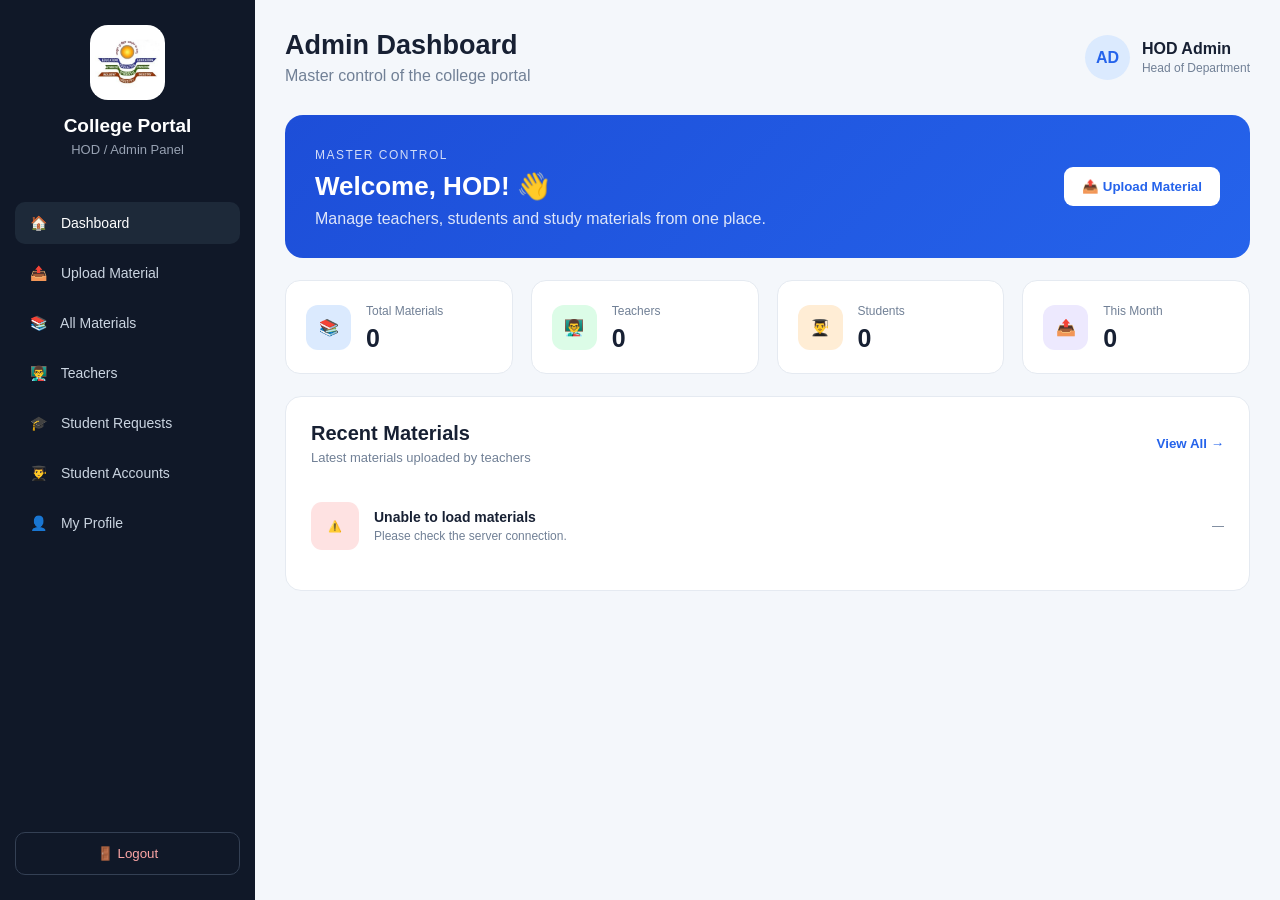
==== frontend/admin/admin-dashboard.html @ d7bf62ee "Initial college portal project" ====
<!DOCTYPE html>
<html lang="en">

<head>
    <meta charset="UTF-8">
    <meta name="viewport" content="width=device-width, initial-scale=1.0">

    <title>Admin Dashboard | College Portal</title>

    <link rel="stylesheet" href="admin-dashboard.css">
</head>

<body>

    <!-- Mobile Menu -->

    <button class="mobile-menu-btn" id="mobileMenuBtn">
        ☰
    </button>


    <!-- ================= SIDEBAR ================= -->

    <aside class="sidebar" id="sidebar">

        <div class="sidebar-top">

            <div class="college-logo">
                <img
                    src="../../assets/college-logo.jpeg"
                    alt="College Logo"
                >
            </div>

            <h2>College Portal</h2>

            <p>HOD / Admin Panel</p>

        </div>


        <nav class="sidebar-nav">

            <button
                class="nav-item active"
                data-section="dashboard"
            >
                <span>🏠</span>
                Dashboard
            </button>


            <button
                class="nav-item"
                data-section="upload"
            >
                <span>📤</span>
                Upload Material
            </button>


            <button
                class="nav-item"
                data-section="materials"
            >
                <span>📚</span>
                All Materials
            </button>


            <button
                class="nav-item"
                data-section="teachers"
            >
                <span>👨‍🏫</span>
                Teachers
            </button>
            <button
    class="nav-item"
    data-section="studentRequests"
>
    <span>🎓</span>
    Student Requests
</button>
<button
    class="nav-item"
    data-section="studentAccounts"
>
    <span>👨‍🎓</span>
    Student Accounts
</button>


            <button
                class="nav-item"
                data-section="profile"
            >
                <span>👤</span>
                My Profile
            </button>

        </nav>


        <div class="sidebar-bottom">

            <button
                class="logout-btn"
                id="logoutBtn"
            >
                🚪 Logout
            </button>

        </div>

    </aside>


    <!-- ================= MAIN CONTENT ================= -->

    <main class="main-content">


        <!-- HEADER -->

        <header class="top-header">

            <div>

                <h1 id="pageTitle">
                    Admin Dashboard
                </h1>

                <p id="pageSubtitle">
                    Master control of the college portal
                </p>

            </div>


            <div class="admin-header-profile">

                <div class="admin-avatar">
                    AD
                </div>

                <div>

                    <strong>
                        HOD Admin
                    </strong>

                    <span>
                        Head of Department
                    </span>

                </div>

            </div>

        </header>


        <!-- ================= DASHBOARD ================= -->

        <section
            class="content-section active"
            id="dashboard"
        >

            <div class="welcome-card">

                <div>

                    <span class="welcome-label">
                        MASTER CONTROL
                    </span>

                    <h2>
                        Welcome, HOD! 👋
                    </h2>

                    <p>
                        Manage teachers, students and
                        study materials from one place.
                    </p>

                </div>


                <button
                    class="primary-btn"
                    id="goUploadBtn"
                >
                    📤 Upload Material
                </button>

            </div>


            <!-- STATISTICS -->

            <div class="stats-grid">

                <div class="stat-card">

                    <div class="stat-icon blue">
                        📚
                    </div>

                    <div>

                        <span>
                            Total Materials
                        </span>

                        
                            <strong id="totalMaterialsCount">0</strong>
                        

                    </div>

                </div>


                <div class="stat-card">

                    <div class="stat-icon green">
                        👨‍🏫
                    </div>

                    <div>

                        <span>
                            Teachers
                        </span>

                       <strong id="totalTeachersCount">0</strong>

                    </div>

                </div>


                <div class="stat-card">

                    <div class="stat-icon orange">
                        👨‍🎓
                    </div>

                    <div>

                        <span>
                            Students
                        </span>

                        <strong id="totalStudentsCount">0</strong>

                    </div>

                </div>


                <div class="stat-card">

                    <div class="stat-icon purple">
                        📤
                    </div>

                    <div>

                        <span>
                            This Month
                        </span>

                        <strong id="thisMonthMaterialsCount">0</strong>

                    </div>

                </div>

            </div>


            <!-- RECENT MATERIALS -->

            <div class="section-card">

                <div class="section-heading">

                    <div>

                        <h3>
                            Recent Materials
                        </h3>

                        <p>
                            Latest materials uploaded
                            by teachers
                        </p>

                    </div>


                    <button
                        class="text-btn"
                        id="viewAllBtn"
                    >
                        View All →
                    </button>

                </div>


                <div class="material-list">


                   <div class="material-list" id="recentMaterialsList">

    <div class="material-row">

        <div class="file-icon pdf">
            PDF
        </div>

        <div class="material-info">

            <strong>
                Loading materials...
            </strong>

            <span>
                Please wait...
            </span>

        </div>

        <span class="upload-date">
            —
        </span>

    </div>

</div>

                </div>

            </div>

        </section>


        <!-- ================= UPLOAD ================= -->

        <section
            class="content-section"
            id="upload"
        >

            <div class="section-card">

                <div class="section-heading">

                    <div>

                        <h2>
                            Upload Study Material
                        </h2>

                        <p>
                            Admin can upload materials
                            for students.
                        </p>

                    </div>

                </div>


                <form id="uploadForm">

                    <div class="form-grid">


                        <div class="form-group">

                            <label>
                                Material Title
                            </label>

                            <input
                                type="text"
                                id="materialTitle"
                                placeholder="Example: Computer Networks Unit 1"
                                required
                            >

                        </div>


                   <div class="form-group">

                                <label>
                                    Subject
                                </label>

                                <input
                                    type="text"
                                    id="subjectSearch"
                                    placeholder="Search subject..."
                                    autocomplete="off"
                                    required
                                >

                                <input
                                    type="hidden"
                                    id="subject"
                                    value=""
                                >

                                <div
                                    id="subjectSuggestions"
                                    class="subject-suggestions"
                                ></div>

                            </div>

                        <div class="form-group">

                            <label>
                                Material Type
                            </label>

                            <select
                                id="materialType"
                                required
                            >

                                <option value="">
                                    Select Type
                                </option>

                                <option>
                                    Notes
                                </option>

                                <option>
                                    Assignment
                                </option>

                                <option>
                                    Question Paper
                                </option>

                                <option>
                                    Presentation
                                </option>

                                <option>
                                    Study Material
                                </option>

                                <option>
                                    Other
                                </option>

                            </select>

                        </div>


                        <div class="form-group">

                            <label>
                                Semester
                            </label>

                            <select
                                id="semester"
                                required
                            >

                                <option value="">
                                    Select Semester
                                </option>

                                <option>
                                    1st Semester
                                </option>

                                <option>
                                    2nd Semester
                                </option>

                                <option>
                                    3rd Semester
                                </option>

                                <option>
                                    4th Semester
                                </option>

                                <option>
                                    5th Semester
                                </option>

                                <option>
                                    6th Semester
                                </option>

                                <option>
                                    7th Semester
                                </option>

                                <option>
                                    8th Semester
                                </option>

                            </select>

                        </div>

                    </div>


                    <div class="form-group">

                        <label>
                            Description
                        </label>

                        <textarea
                            id="description"
                            rows="4"
                            placeholder="Write a short description..."
                        ></textarea>

                    </div>


                    <!-- FILE -->

                    <div class="form-group">

                        <label>
                            Select File
                        </label>


                        <div
                            class="upload-box"
                            id="uploadBox"
                        >

                            <div class="upload-icon">
                                📁
                            </div>

                            <h3>
                                Drag & Drop your file here
                            </h3>

                            <p>
                                or click to browse
                            </p>

                            <span>
                                PDF, DOC, DOCX, XLS, XLSX,
                                PPT, PPTX, JPG, PNG, TXT
                            </span>


                            <input
                                type="file"
                                id="fileInput"
                                hidden
                                accept=".pdf,.doc,.docx,.xls,.xlsx,.ppt,.pptx,.jpg,.jpeg,.png,.txt"
                            >

                        </div>


                        <div
                            class="selected-file"
                            id="selectedFile"
                        ></div>

                    </div>


                    <div class="upload-actions">

                        <button
                            type="reset"
                            class="secondary-btn"
                        >
                            Clear
                        </button>


                        <button
                            type="submit"
                            class="primary-btn"
                        >
                            📤 Upload Material
                        </button>

                    </div>

                </form>

            </div>

        </section>


        <!-- ================= ALL MATERIALS ================= -->

        <section
            class="content-section"
            id="materials"
        >

            <div class="section-card">

                <div class="section-heading">

                    <div>

                        <h2>
                            All Materials
                        </h2>

                        <p>
                            Materials uploaded by
                            teachers and admin
                        </p>

                    </div>

                </div>


                <!-- SEARCH -->

                <div class="search-container">

                    <span>
                        🔍
                    </span>

                    <input
                        type="text"
                        id="materialSearch"
                        placeholder="Search material, subject or teacher..."
                    >

                </div>


                <div class="table-container">

                    <table>

                        <thead>

                            <tr>

                                <th>
                                    Material
                                </th>

                                <th>
                                    Subject
                                </th>

                                <th>
                                    Uploaded By
                                </th>

                                <th>
                                    Type
                                </th>

                                <th>
                                    Date
                                </th>

                                <th>
                                    Actions
                                </th>

                            </tr>

                        </thead>


                      <tbody id="materialsTableBody">

    <tr>
        <td
            colspan="6"
            style="text-align: center;"
        >
            Loading materials...
        </td>
    </tr>

</tbody>

                    </table>

                </div>

            </div>

        </section>


    
<!-- ================= TEACHER MANAGEMENT ================= -->

<section
    class="content-section"
    id="teachers"
>

    <!-- TEACHER MANAGEMENT HEADER -->

    <div class="section-card">

        <div class="section-heading">

            <div>

                <h2>
                    Teacher Management
                </h2>

                <p>
                    Create and manage teacher accounts
                    for the college portal.
                </p>

            </div>


            <button
                class="primary-btn"
                id="showCreateTeacherBtn"
                type="button"
            >
                👨‍🏫 Create Teacher Account
            </button>

        </div>


        <!-- CREATE TEACHER FORM -->

        <div
            id="createTeacherFormContainer"
            class="teacher-form-container"
        >

            <div class="teacher-form-header">

                <div>

                    <h3>
                        Create New Teacher Account
                    </h3>

                    <p>
                        Enter the teacher's details
                        to create their portal account.
                    </p>

                </div>

            </div>


            <form id="createTeacherForm">


                <!-- BASIC DETAILS -->

                <div class="form-grid">


                    <div class="form-group">

                        <label for="teacherId">
                            Teacher ID
                        </label>

                        <input
                            type="text"
                            id="teacherId"
                            placeholder="Example: TCH002"
                            required
                        >

                    </div>


                    <div class="form-group">

                        <label for="teacherName">
                            Full Name
                        </label>

                        <input
                            type="text"
                            id="teacherName"
                            placeholder="Example: Dr. Priya Sharma"
                            required
                        >

                    </div>


                    <div class="form-group">

                        <label for="teacherEmail">
                            Email
                        </label>

                        <input
                            type="email"
                            id="teacherEmail"
                            placeholder="teacher@college.edu"
                            required
                        >

                    </div>


                    <div class="form-group">

                        <label for="teacherDepartment">
                            Department
                        </label>

                        <select
                            id="teacherDepartment"
                            required
                        >

                            <option value="">
                                Select Department
                            </option>

                            <option>
                                Computer Science & Engineering
                            </option>

                            <option>
                                Electronics & Communication Engineering
                            </option>

                            <option>
                                Electrical & Electronics Engineering
                            </option>

                            <option>
                                Mechanical Engineering
                            </option>

                            <option>
                                Civil Engineering
                            </option>

                            <option>
                                Information Technology
                            </option>

                        </select>

                    </div>


                    <div class="form-group">

                        <label for="teacherSubject">
                            Subject
                        </label>

                        <input
                            type="text"
                            id="teacherSubject"
                            placeholder="Example: Data Structures"
                            required
                        >

                    </div>


                    <div class="form-group">

                        <label for="teacherDesignation">
                            Designation
                        </label>

                        <select
                            id="teacherDesignation"
                            required
                        >

                            <option value="">
                                Select Designation
                            </option>

                            <option>
                                Assistant Professor
                            </option>

                            <option>
                                Associate Professor
                            </option>

                            <option>
                                Professor
                            </option>

                            <option>
                                Lecturer
                            </option>

                        </select>

                    </div>


                    <!-- PASSWORD -->

                    <div class="form-group">

                        <label for="teacherPassword">
                            Password
                        </label>

                        <input
                            type="password"
                            id="teacherPassword"
                            placeholder="Create login password"
                            required
                        >

                    </div>


                    <div class="form-group">

                        <label for="teacherConfirmPassword">
                            Confirm Password
                        </label>

                        <input
                            type="password"
                            id="teacherConfirmPassword"
                            placeholder="Confirm password"
                            required
                        >

                    </div>

                </div>


                <!-- PROFILE PHOTO -->

                <div class="form-group">

                    <label>
                        Profile Photo
                    </label>


                    <div
                        class="teacher-photo-upload"
                        id="teacherPhotoUpload"
                    >

                        <div class="teacher-photo-icon">
                            📷
                        </div>

                        <h3>
                            Upload Teacher Photo
                        </h3>

                        <p>
                            Click to choose a profile photo
                        </p>

                        <span>
                            JPG, JPEG or PNG
                        </span>


                        <input
                            type="file"
                            id="teacherPhoto"
                            accept=".jpg,.jpeg,.png"
                            hidden
                        >

                    </div>


                    <div
                        class="teacher-photo-name"
                        id="teacherPhotoName"
                    ></div>

                </div>


                <!-- FORM ACTIONS -->

                <div class="upload-actions">

                    <button
                        type="reset"
                        class="secondary-btn"
                        id="cancelTeacherBtn"
                    >
                        Cancel
                    </button>


                    <button
                        type="submit"
                        class="primary-btn"
                    >
                        ✅ Create Teacher Account
                    </button>

                </div>


                <p
                    id="teacherFormMessage"
                    class="teacher-form-message"
                ></p>


            </form>

        </div>

    </div>


    <!-- REGISTERED TEACHERS -->

    <div class="section-card">

        <div class="section-heading">

            <div>

                <h2>
                    Registered Teachers
                </h2>

                <p>
                    Teachers currently registered
                    in the college portal.
                </p>

            </div>

        </div>


<div class="teacher-grid" id="teacherGrid">

    <div class="teacher-card">

        <div class="teacher-card-avatar">
            👨‍🏫
        </div>

        <h3>
            Loading teachers...
        </h3>

        <p>
            Please wait
        </p>

        <span>
            Loading registered teachers...
        </span>

    </div>

</div>
    </div>

</section>
<!-- ================= STUDENT ACCESS REQUESTS ================= -->

<section
    class="content-section"
    id="studentRequests"
>

    <div class="section-card">

        <div class="section-heading">

            <div>

                <h2>
                    Student Access Requests
                </h2>

                <p>
                    Review and approve students
                    requesting portal access.
                </p>

            </div>

            <div class="request-count-box">

                <span>
                    Pending Requests
                </span>

                <strong id="pendingStudentCount">
                    0
                </strong>

            </div>

        </div>


        <!-- ACTION BUTTONS -->

        <div class="request-actions">

            <button
                class="primary-btn"
                id="approveAllStudentsBtn"
                type="button"
            >
                ✅ Approve All Pending
            </button>

            <button
                class="secondary-btn"
                id="refreshStudentRequestsBtn"
                type="button"
            >
                🔄 Refresh
            </button>

        </div>


        <!-- REQUEST TABLE -->

        <div class="table-container">

            <table>

                <thead>

                    <tr>

                        <th>
                            Student
                        </th>

                        <th>
                            Registration ID
                        </th>

                        <th>
                            Email
                        </th>

                        <th>
                            Department
                        </th>

                        <th>
                            Semester
                        </th>

                        <th>
                            Action
                        </th>

                    </tr>

                </thead>


                <tbody id="studentRequestsTableBody">

                    <tr>

                        <td
                            colspan="6"
                            style="text-align: center;"
                        >
                            Loading student requests...
                        </td>

                    </tr>

                </tbody>

            </table>

        </div>

    </div>

</section>
<!-- ================= STUDENT ACCOUNTS ================= -->

<section
    class="content-section"
    id="studentAccounts"
>

    <div class="section-card">

        <!-- HEADER -->

        <div class="section-heading">

            <div>

                <h2>
                    Student Accounts
                </h2>

                <p>
                    View and manage registered student accounts.
                </p>

            </div>

            <div class="request-count-box">

                <span>
                    Registered Students
                </span>

                <strong id="registeredStudentCount">
                    0
                </strong>

            </div>

        </div>


        <!-- SEARCH -->

        <div class="student-search-box">

            <input
                type="text"
                id="studentSearch"
                placeholder="Search by name or registration ID..."
            >

        </div>


        <!-- STUDENT TABLE -->

        <div class="table-container">

            <table>

                <thead>

                    <tr>

                        <th>Student</th>

                        <th>Registration ID</th>

                        <th>Email</th>

                        <th>Department</th>

                        <th>Semester</th>

                        <th>Status</th>

                        <th>Actions</th>

                    </tr>

                </thead>


                <tbody id="studentAccountsTableBody">

                    <tr>

                        <td
                            colspan="7"
                            style="text-align: center;"
                        >
                            No student accounts loaded.
                        </td>

                    </tr>

                </tbody>

            </table>

        </div>

    </div>

</section>

        <!-- ================= PROFILE ================= -->

        <section
            class="content-section"
            id="profile"
        >

            <div class="profile-grid">


                <div class="section-card profile-card">

                    <div class="profile-large-avatar">
                        AD
                    </div>

                    <h2id="adminProfileName">
    HOD Admin
 </h2>

                    <p>
                        Head of Department
                    </p>

                    <span class="profile-status">
                        ● Active
                    </span>

                </div>


                <div class="section-card">

                    <div class="section-heading">

                        <div>

                            <h2>
                                Admin Information
                            </h2>

                            <p>
                                Administrator details
                            </p>

                        </div>

                    </div>


                    <div class="details-grid">


                        <div class="detail-item">

                            <span>
                                Registration ID
                            </span>

                           <strong id="adminProfileId">
    HOD001
</strong>

                        </div>


                        <div class="detail-item">

                            <span>
                                Name
                            </span>

                            <strong id="adminProfileNameDetails">
                            HOD Admin
                            </strong>

                        </div>


                        <div class="detail-item">

                            <span>
                                Department
                            </span>

                            <strong id="adminProfileDepartment">
                            Computer Science & Engineering
                            </strong>

                        </div>


                        <div class="detail-item">

                            <span>
                                Designation
                            </span>

                            <strong id="adminProfileDesignation">
                            Head of Department
                            </strong>

                        </div>


                        <div class="detail-item">

                            <span>
                                Email
                            </span>

                           <strong id="adminProfileEmail">
                            hod@college.edu
                            </strong>

                        </div>


                        <div class="detail-item">

                            <span>
                                Role
                            </span>

                            <strong>
                                Master Administrator
                            </strong>

                        </div>

                    </div>

                </div>

            </div>

        </section>

    </main>

    <!-- ================= STUDENT VIEW MODAL ================= -->

<div
    class="student-modal"
    id="studentViewModal"
>

    <div class="student-modal-content">

        <button
            class="student-modal-close"
            id="closeStudentModal"
            type="button"
        >
            ×
        </button>


        <div class="student-modal-header">

            <div class="student-modal-avatar">
                👨‍🎓
            </div>

            <div>

                <h2 id="viewStudentName">
                    Student Name
                </h2>

                <p id="viewStudentRole">
                    Student
                </p>

            </div>

        </div>


        <div class="student-details-grid">

            <div class="student-detail-item">

                <span>
                    Registration ID
                </span>

                <strong id="viewStudentId">
                    —
                </strong>

            </div>


            <div class="student-detail-item">

                <span>
                    Email
                </span>

                <strong id="viewStudentEmail">
                    —
                </strong>

            </div>


            <div class="student-detail-item">

                <span>
                    Department
                </span>

                <strong id="viewStudentDepartment">
                    —
                </strong>

            </div>


            <div class="student-detail-item">

                <span>
                    Semester
                </span>

                <strong id="viewStudentSemester">
                    —
                </strong>

            </div>


            <div class="student-detail-item">

                <span>
                    Account Status
                </span>

                <strong id="viewStudentStatus">
                    —
                </strong>

            </div>

        </div>


        <div class="student-modal-actions">

            <button
                class="danger-btn"
                id="deleteStudentFromModal"
                type="button"
            >
                🗑 Delete Student Account
            </button>

        </div>

    </div>

</div>

    <script src="admin-dashboard.js"></script>

</body>

</html>
---- frontend/admin/admin-dashboard.css ----
* {
    margin: 0;
    padding: 0;
    box-sizing: border-box;
}

:root {
    --primary: #2563eb;
    --primary-dark: #1d4ed8;
    --background: #f4f7fb;
    --card: #ffffff;
    --text: #172033;
    --muted: #718096;
    --border: #e5eaf1;
    --sidebar: #101828;
}

body {
    font-family: Arial, Helvetica, sans-serif;
    background: var(--background);
    color: var(--text);
}

/* SIDEBAR */

.sidebar {
    position: fixed;
    left: 0;
    top: 0;
    width: 255px;
    height: 100vh;
    background: var(--sidebar);
    color: white;
    padding: 25px 15px;
    display: flex;
    flex-direction: column;
    z-index: 1000;
}

.sidebar-top {
    text-align: center;
    padding-bottom: 25px;
}

.college-logo {
    width: 75px;
    height: 75px;
    margin: auto;
    border-radius: 18px;
    overflow: hidden;
    background: white;
    padding: 5px;
}

.college-logo img {
    width: 100%;
    height: 100%;
    object-fit: contain;
}

.sidebar-top h2 {
    margin-top: 15px;
    font-size: 19px;
}

.sidebar-top p {
    color: #98a2b3;
    font-size: 13px;
    margin-top: 5px;
}

.sidebar-nav {
    margin-top: 20px;
    display: flex;
    flex-direction: column;
    gap: 8px;
}

.nav-item {
    border: none;
    background: transparent;
    color: #cbd5e1;
    padding: 13px 15px;
    border-radius: 10px;
    text-align: left;
    font-size: 14px;
    cursor: pointer;
    transition: 0.25s;
}

.nav-item span {
    margin-right: 10px;
}

.nav-item:hover,
.nav-item.active {
    background: #1d2939;
    color: white;
}

.sidebar-bottom {
    margin-top: auto;
}

.logout-btn {
    width: 100%;
    padding: 13px;
    border: 1px solid #344054;
    background: transparent;
    color: #fca5a5;
    border-radius: 10px;
    cursor: pointer;
}

/* MAIN */

.main-content {
    margin-left: 255px;
    min-height: 100vh;
    padding: 30px;
}

.top-header {
    display: flex;
    justify-content: space-between;
    align-items: center;
    margin-bottom: 30px;
}

.top-header h1 {
    font-size: 27px;
}

.top-header p {
    color: var(--muted);
    margin-top: 6px;
}

.admin-header-profile {
    display: flex;
    align-items: center;
    gap: 12px;
}

.admin-header-profile span {
    display: block;
    color: var(--muted);
    font-size: 12px;
    margin-top: 3px;
}

.admin-avatar {
    width: 45px;
    height: 45px;
    border-radius: 50%;
    background: #dbeafe;
    color: var(--primary);
    display: flex;
    align-items: center;
    justify-content: center;
    font-weight: bold;
}

/* SECTIONS */

.content-section {
    display: none;
}

.content-section.active {
    display: block;
}

/* WELCOME */

.welcome-card {
    background: linear-gradient(
        135deg,
        #1d4ed8,
        #2563eb
    );

    color: white;

    border-radius: 18px;

    padding: 30px;

    display: flex;

    justify-content: space-between;

    align-items: center;

    gap: 20px;
}

.welcome-label {
    font-size: 12px;
    letter-spacing: 1.5px;
    opacity: 0.8;
}

.welcome-card h2 {
    margin-top: 8px;
    font-size: 26px;
}

.welcome-card p {
    margin-top: 8px;
    opacity: 0.85;
}

.primary-btn {
    border: none;
    background: var(--primary);
    color: white;
    padding: 12px 18px;
    border-radius: 9px;
    font-weight: 600;
    cursor: pointer;
}

.primary-btn:hover {
    background: var(--primary-dark);
}

.welcome-card .primary-btn {
    background: white;
    color: var(--primary);
}

/* STATS */

.stats-grid {
    display: grid;
    grid-template-columns: repeat(4, 1fr);
    gap: 18px;
    margin: 22px 0;
}

.stat-card {
    background: var(--card);
    border: 1px solid var(--border);
    border-radius: 15px;
    padding: 20px;
    display: flex;
    align-items: center;
    gap: 15px;
}

.stat-icon {
    width: 45px;
    height: 45px;
    border-radius: 12px;
    display: flex;
    align-items: center;
    justify-content: center;
}

.stat-icon.blue {
    background: #dbeafe;
}

.stat-icon.green {
    background: #dcfce7;
}

.stat-icon.orange {
    background: #ffedd5;
}

.stat-icon.purple {
    background: #ede9fe;
}

.stat-card span {
    color: var(--muted);
    font-size: 12px;
}

.stat-card strong {
    display: block;
    font-size: 25px;
    margin-top: 5px;
}

/* CARDS */

.section-card {
    background: white;
    border: 1px solid var(--border);
    border-radius: 16px;
    padding: 25px;
    margin-bottom: 20px;
}

.section-heading {
    display: flex;
    justify-content: space-between;
    align-items: center;
    margin-bottom: 22px;
}

.section-heading h2,
.section-heading h3 {
    font-size: 20px;
}

.section-heading p {
    color: var(--muted);
    font-size: 13px;
    margin-top: 5px;
}

.text-btn {
    border: none;
    background: transparent;
    color: var(--primary);
    font-weight: bold;
    cursor: pointer;
}

/* MATERIALS */

.material-row {
    display: flex;
    align-items: center;
    gap: 15px;
    padding: 15px 0;
    border-bottom: 1px solid var(--border);
}

.material-row:last-child {
    border-bottom: none;
}

.file-icon {
    width: 48px;
    height: 48px;
    border-radius: 11px;
    display: flex;
    align-items: center;
    justify-content: center;
    font-size: 11px;
    font-weight: bold;
    flex-shrink: 0;
}

.file-icon.pdf {
    background: #fee2e2;
    color: #dc2626;
}

.file-icon.ppt {
    background: #ffedd5;
    color: #ea580c;
}

.file-icon.doc {
    background: #dbeafe;
    color: #2563eb;
}

.material-info {
    flex: 1;
}

.material-info strong {
    display: block;
    font-size: 14px;
}

.material-info span {
    color: var(--muted);
    font-size: 12px;
    display: block;
    margin-top: 4px;
}

.upload-date {
    color: var(--muted);
    font-size: 12px;
}

/* FORM */

.form-grid {
    display: grid;
    grid-template-columns: 1fr 1fr;
    gap: 18px;
}

.form-group {
    margin-bottom: 20px;
}

.form-group label {
    display: block;
    font-size: 13px;
    font-weight: 600;
    margin-bottom: 8px;
}

.form-group input,
.form-group select,
.form-group textarea {
    width: 100%;
    border: 1px solid var(--border);
    border-radius: 9px;
    padding: 12px;
    font-family: inherit;
    font-size: 14px;
    outline: none;
}

.form-group input:focus,
.form-group select:focus,
.form-group textarea:focus {
    border-color: var(--primary);
}

/* UPLOAD */

.upload-box {
    border: 2px dashed #cbd5e1;
    border-radius: 14px;
    padding: 40px 20px;
    text-align: center;
    cursor: pointer;
}

.upload-box:hover,
.upload-box.dragover {
    border-color: var(--primary);
    background: #f8fbff;
}

.upload-icon {
    font-size: 38px;
}

.upload-box h3 {
    margin-top: 10px;
    font-size: 16px;
}

.upload-box p {
    color: var(--muted);
    font-size: 13px;
    margin-top: 5px;
}

.upload-box span {
    display: block;
    color: #98a2b3;
    font-size: 11px;
    margin-top: 12px;
}

.selected-file {
    margin-top: 10px;
    color: var(--primary);
    font-size: 13px;
    font-weight: bold;
}

.upload-actions {
    display: flex;
    justify-content: flex-end;
    gap: 10px;
}

.secondary-btn {
    padding: 12px 18px;
    border: 1px solid var(--border);
    background: white;
    border-radius: 9px;
    cursor: pointer;
}

/* SEARCH */

.search-container {
    border: 1px solid var(--border);
    border-radius: 9px;
    display: flex;
    align-items: center;
    gap: 10px;
    padding: 0 12px;
    margin-bottom: 20px;
}

.search-container input {
    width: 100%;
    border: none;
    outline: none;
    padding: 13px 0;
}

/* TABLE */

.table-container {
    overflow-x: auto;
}

table {
    width: 100%;
    border-collapse: collapse;
}

th {
    text-align: left;
    color: var(--muted);
    font-size: 12px;
    padding: 13px;
    border-bottom: 1px solid var(--border);
}

td {
    padding: 15px 13px;
    border-bottom: 1px solid var(--border);
    font-size: 13px;
}

.table-material {
    display: flex;
    align-items: center;
    gap: 12px;
    min-width: 220px;
}

.table-material strong {
    display: block;
}

.table-material span {
    color: var(--muted);
    display: block;
    font-size: 11px;
    margin-top: 4px;
}

.type-badge {
    background: #eff6ff;
    color: var(--primary);
    padding: 5px 9px;
    border-radius: 20px;
    font-size: 11px;
}

.uploader {
    display: flex;
    align-items: center;
    gap: 8px;
    min-width: 160px;
}

.small-avatar {
    width: 32px;
    height: 32px;
    border-radius: 50%;
    background: #dbeafe;
    color: var(--primary);
    display: flex;
    align-items: center;
    justify-content: center;
    font-size: 10px;
    font-weight: bold;
}

.action-buttons {
    display: flex;
    gap: 6px;
}

.action-buttons button {
    width: 32px;
    height: 32px;
    border-radius: 7px;
    border: none;
    cursor: pointer;
}

.view-btn {
    background: #eff6ff;
}

.download-btn {
    background: #ecfdf3;
}

.delete-btn {
    background: #fef2f2;
}

/* TEACHERS */

.teacher-grid {
    display: grid;
    grid-template-columns: repeat(4, 1fr);
    gap: 18px;
}

.teacher-card {
    border: 1px solid var(--border);
    border-radius: 14px;
    padding: 22px;
    text-align: center;
    transition: 0.2s;
}

.teacher-card:hover {
    transform: translateY(-3px);
}

.teacher-card-avatar {
    width: 70px;
    height: 70px;
    margin: auto;
    border-radius: 50%;
    background: #dbeafe;
    color: var(--primary);
    display: flex;
    align-items: center;
    justify-content: center;
    font-size: 20px;
    font-weight: bold;
}

.teacher-card h3 {
    margin-top: 15px;
    font-size: 16px;
}

.teacher-card p {
    color: var(--muted);
    font-size: 12px;
    margin-top: 5px;
}

.teacher-card span {
    display: block;
    color: #475467;
    font-size: 11px;
    margin-top: 10px;
}

.teacher-material-count {
    background: #f8fafc;
    border-radius: 8px;
    padding: 8px;
    margin-top: 15px;
    font-size: 12px;
}

/* PROFILE */

.profile-grid {
    display: grid;
    grid-template-columns: 280px 1fr;
    gap: 20px;
}

.profile-card {
    text-align: center;
    padding-top: 35px;
}

.profile-large-avatar {
    width: 100px;
    height: 100px;
    margin: auto;
    border-radius: 50%;
    background: #dbeafe;
    color: var(--primary);
    display: flex;
    align-items: center;
    justify-content: center;
    font-size: 30px;
    font-weight: bold;
}

.profile-card h2 {
    margin-top: 18px;
}

.profile-card p {
    color: var(--muted);
    margin-top: 5px;
}

.profile-status {
    display: inline-block;
    color: #16a34a;
    background: #dcfce7;
    padding: 6px 12px;
    border-radius: 20px;
    margin-top: 15px;
    font-size: 12px;
}

.details-grid {
    display: grid;
    grid-template-columns: 1fr 1fr;
    gap: 20px;
}

.detail-item {
    padding: 15px;
    background: #f8fafc;
    border-radius: 10px;
}

.detail-item span {
    display: block;
    color: var(--muted);
    font-size: 12px;
    margin-bottom: 6px;
}

.detail-item strong {
    font-size: 13px;
}

/* MOBILE */

.mobile-menu-btn {
    display: none;
}

@media (max-width: 1100px) {

    .stats-grid {
        grid-template-columns: repeat(2, 1fr);
    }

    .teacher-grid {
        grid-template-columns: repeat(2, 1fr);
    }

    .profile-grid {
        grid-template-columns: 1fr;
    }
}

@media (max-width: 750px) {

    .sidebar {
        transform: translateX(-100%);
        transition: 0.3s;
    }

    .sidebar.open {
        transform: translateX(0);
    }

    .main-content {
        margin-left: 0;
        padding: 20px;
    }

    .mobile-menu-btn {
        display: block;
        position: fixed;
        right: 20px;
        top: 18px;
        z-index: 1100;
        width: 42px;
        height: 42px;
        border: none;
        border-radius: 9px;
        background: var(--primary);
        color: white;
        font-size: 20px;
    }

    .top-header {
        padding-right: 55px;
    }

    .admin-header-profile {
        display: none;
    }

    .welcome-card {
        flex-direction: column;
        align-items: flex-start;
    }

    .form-grid {
        grid-template-columns: 1fr;
    }
}

@media (max-width: 500px) {

    .stats-grid {
        grid-template-columns: 1fr;
    }

    .teacher-grid {
        grid-template-columns: 1fr;
    }

    .details-grid {
        grid-template-columns: 1fr;
    }

    .upload-actions {
        flex-direction: column;
    }

    .upload-actions button {
        width: 100%;
    }
}

/* =====================================
   TEACHER MANAGEMENT
===================================== */

.teacher-form-container {
    display: none;
    margin-top: 25px;
    padding-top: 25px;
    border-top: 1px solid var(--border);
}

.teacher-form-container.show {
    display: block;
}

.teacher-form-header {
    margin-bottom: 25px;
}

.teacher-form-header h3 {
    font-size: 18px;
}

.teacher-form-header p {
    color: var(--muted);
    font-size: 13px;
    margin-top: 5px;
}


/* TEACHER PHOTO */

.teacher-photo-upload {
    border: 2px dashed #cbd5e1;
    border-radius: 14px;
    padding: 30px 20px;
    text-align: center;
    cursor: pointer;
    transition: 0.25s;
}

.teacher-photo-upload:hover {
    border-color: var(--primary);
    background: #f8fbff;
}

.teacher-photo-icon {
    font-size: 32px;
}

.teacher-photo-upload h3 {
    margin-top: 10px;
    font-size: 15px;
}

.teacher-photo-upload p {
    color: var(--muted);
    font-size: 13px;
    margin-top: 5px;
}

.teacher-photo-upload span {
    display: block;
    color: #98a2b3;
    font-size: 11px;
    margin-top: 10px;
}

.teacher-photo-name {
    margin-top: 10px;
    color: var(--primary);
    font-size: 13px;
    font-weight: 600;
}


/* FORM MESSAGE */

.teacher-form-message {
    text-align: right;
    margin-top: 15px;
    font-size: 13px;
    min-height: 18px;
}


/* MOBILE */

@media (max-width: 750px) {

    .section-heading {
        align-items: flex-start;
        gap: 15px;
    }

    .section-heading .primary-btn {
        white-space: nowrap;
    }

}

@media (max-width: 500px) {

    .section-heading {
        flex-direction: column;
    }

    .section-heading .primary-btn {
        width: 100%;
    }

    .teacher-form-message {
        text-align: left;
    }

}

/* =========================================
   STUDENT MANAGEMENT
   ========================================= */

.student-search-box {
    margin: 20px 0;
}

.student-search-box input {
    width: 100%;
    max-width: 420px;

    padding: 12px 15px;

    border-radius: 10px;

    border: 1px solid rgba(255, 255, 255, 0.12);

    background: rgba(255, 255, 255, 0.06);

    color: #ffffff;

    outline: none;

    font-size: 14px;
}

.student-search-box input::placeholder {
    color: rgba(255, 255, 255, 0.45);
}

.student-search-box input:focus {
    border-color: rgba(255, 255, 255, 0.35);
}


/* Student action buttons */

.student-action-btn {
    border: none;

    padding: 7px 11px;

    border-radius: 8px;

    cursor: pointer;

    font-size: 12px;

    font-weight: 600;

    margin-right: 5px;

    transition: 0.2s ease;
}

.student-view-btn {
    background: rgba(59, 130, 246, 0.18);
    color: #93c5fd;
}

.student-view-btn:hover {
    background: rgba(59, 130, 246, 0.3);
}

.student-delete-btn {
    background: rgba(239, 68, 68, 0.15);
    color: #fca5a5;
}

.student-delete-btn:hover {
    background: rgba(239, 68, 68, 0.28);
}


/* =========================================
   STUDENT MODAL
   ========================================= */

.student-modal {

    position: fixed;

    inset: 0;

    display: none;

    align-items: center;

    justify-content: center;

    padding: 20px;

    background: rgba(0, 0, 0, 0.7);

    backdrop-filter: blur(5px);

    z-index: 9999;
}

.student-modal.show {
    display: flex;
}

.student-modal-content {

    width: 100%;

    max-width: 600px;

    position: relative;

    padding: 30px;

    border-radius: 20px;

    background: #111827;

    border: 1px solid rgba(255, 255, 255, 0.12);

    box-shadow: 0 25px 70px rgba(0, 0, 0, 0.5);
}

.student-modal-close {

    position: absolute;

    top: 15px;

    right: 18px;

    width: 34px;

    height: 34px;

    border: none;

    border-radius: 50%;

    background: rgba(255, 255, 255, 0.08);

    color: #ffffff;

    font-size: 22px;

    cursor: pointer;
}

.student-modal-close:hover {
    background: rgba(255, 255, 255, 0.15);
}


/* Modal header */

.student-modal-header {

    display: flex;

    align-items: center;

    gap: 15px;

    margin-bottom: 25px;
}

.student-modal-avatar {

    width: 55px;

    height: 55px;

    border-radius: 50%;

    display: flex;

    align-items: center;

    justify-content: center;

    background: rgba(255, 255, 255, 0.08);

    font-size: 25px;
}

.student-modal-header h2 {
    margin: 0 0 4px;
}

.student-modal-header p {

    margin: 0;

    color: rgba(255, 255, 255, 0.55);

    font-size: 13px;
}


/* Details */

.student-details-grid {

    display: grid;

    grid-template-columns:
        repeat(2, 1fr);

    gap: 15px;
}

.student-detail-item {

    padding: 15px;

    border-radius: 12px;

    background: rgba(255, 255, 255, 0.05);

    border:
        1px solid
        rgba(255, 255, 255, 0.07);
}

.student-detail-item span {

    display: block;

    font-size: 11px;

    color: rgba(255, 255, 255, 0.45);

    margin-bottom: 6px;
}

.student-detail-item strong {

    display: block;

    font-size: 14px;

    color: #ffffff;

    word-break: break-word;
}


/* Modal actions */

.student-modal-actions {

    margin-top: 25px;

    padding-top: 20px;

    border-top:
        1px solid
        rgba(255, 255, 255, 0.08);

    text-align: right;
}

.danger-btn {

    border: none;

    padding: 11px 16px;

    border-radius: 10px;

    background: rgba(239, 68, 68, 0.15);

    color: #fca5a5;

    font-weight: 700;

    cursor: pointer;

    transition: 0.2s ease;
}

.danger-btn:hover {

    background: rgba(239, 68, 68, 0.28);
}


/* Mobile */

@media (max-width: 700px) {

    .student-details-grid {
        grid-template-columns: 1fr;
    }

    .student-modal-content {
        padding: 22px;
    }

}

/* ================= DELETE TEACHER BUTTON ================= */

.teacher-card-actions {
    display: flex;
    justify-content: center;
    margin-top: 16px;
}

.teacher-delete-btn {
    border: none;
    background: #fee2e2;
    color: #b91c1c;
    padding: 9px 16px;
    border-radius: 8px;
    font-size: 13px;
    font-weight: 600;
    cursor: pointer;
    transition: all 0.2s ease;
}

.teacher-delete-btn:hover {
    background: #dc2626;
    color: white;
    transform: translateY(-1px);
}

.teacher-delete-btn:active {
    transform: translateY(0);
}

.teacher-delete-btn:disabled {
    opacity: 0.6;
    cursor: not-allowed;
    transform: none;
}

/* =========================================================
   SUBJECT SEARCH DROPDOWN
   ========================================================= */

.form-group {
    position: relative;
}

#subjectSearch {
    width: 100%;
    padding: 12px 14px;
    border: 1px solid #d1d5db;
    border-radius: 8px;
    background: #ffffff;
    color: #111827;
    font-size: 14px;
    outline: none;
    box-sizing: border-box;
    transition: 0.2s ease;
}

#subjectSearch:focus {
    border-color: #2563eb;
    box-shadow: 0 0 0 3px rgba(37, 99, 235, 0.12);
}


/* Dropdown container */

#subjectSuggestions {
    position: absolute;
    top: calc(100% + 5px);
    left: 0;
    right: 0;

    background: #ffffff;

    border: 1px solid #dbe2ea;
    border-radius: 10px;

    box-shadow: 0 10px 25px rgba(0, 0, 0, 0.12);

    max-height: 260px;
    overflow-y: auto;

    z-index: 9999;

    display: none;
}


/* Individual subject */

.subject-suggestion {
    padding: 12px 14px;

    cursor: pointer;

    display: flex;
    flex-direction: column;
    gap: 4px;

    border-bottom: 1px solid #f1f5f9;

    transition: background 0.15s ease;
}

.subject-suggestion:last-child {
    border-bottom: none;
}


/* Subject name */

.subject-suggestion strong {
    font-size: 14px;
    color: #111827;
    font-weight: 600;
}


/* Code + semester */

.subject-suggestion span {
    font-size: 12px;
    color: #64748b;
}


/* Hover */

.subject-suggestion:hover {
    background: #eff6ff;
}

.subject-suggestion:hover strong {
    color: #2563eb;
}


/* No results / error */

.subject-no-results {
    padding: 14px;

    text-align: center;

    font-size: 13px;

    color: #64748b;
}


/* Scrollbar */

#subjectSuggestions::-webkit-scrollbar {
    width: 6px;
}

#subjectSuggestions::-webkit-scrollbar-track {
    background: transparent;
}

#subjectSuggestions::-webkit-scrollbar-thumb {
    background: #cbd5e1;
    border-radius: 10px;
}

#subjectSuggestions::-webkit-scrollbar-thumb:hover {
    background: #94a3b8;
}
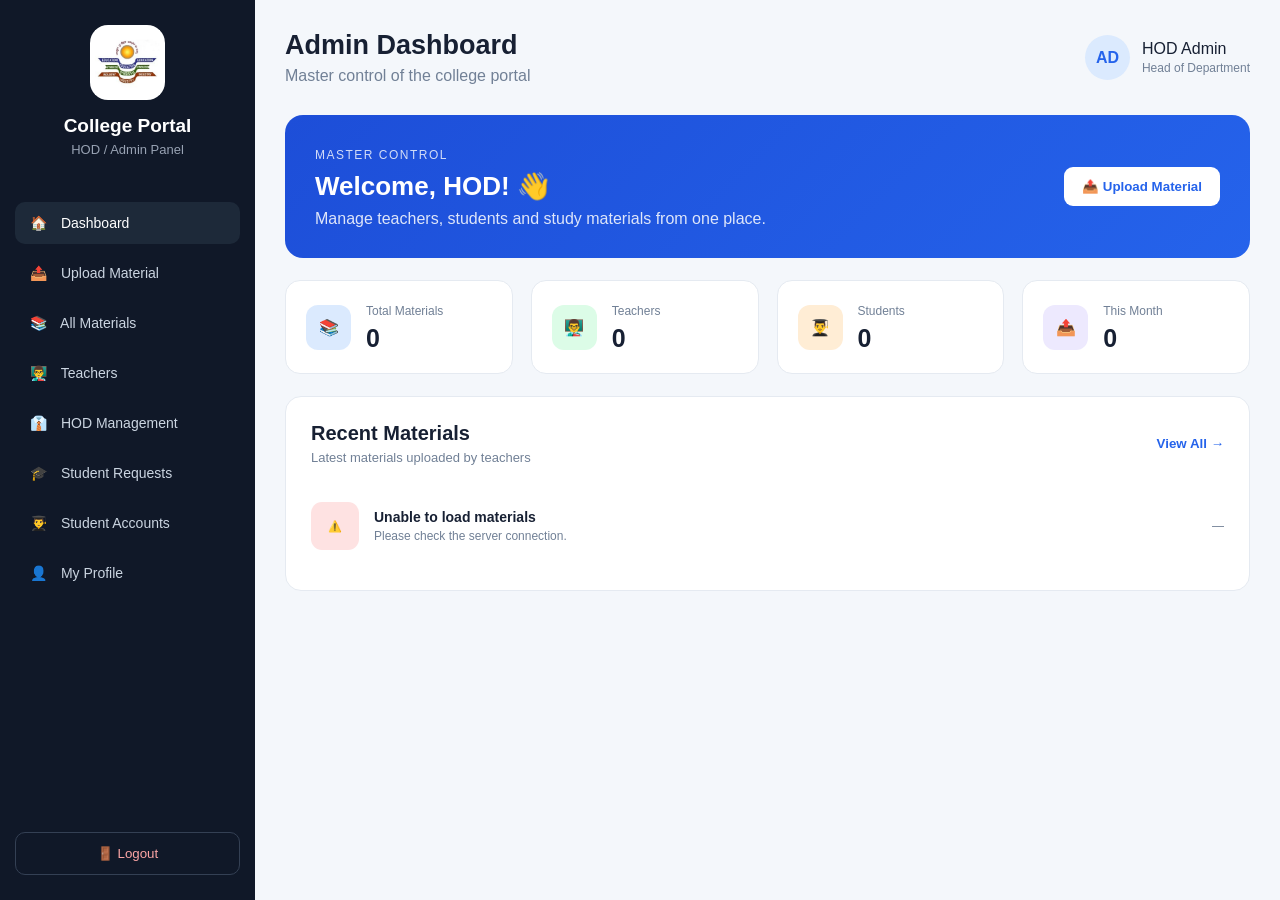
==== commit e0c54e14: "feat: Implement teacher profile photo upload feature with UI enhancements - Added profile photo uplo" ====
--- a/frontend/admin/admin-dashboard.html
+++ b/frontend/admin/admin-dashboard.html
@@ -75,6 +75,13 @@
                 <span>👨‍🏫</span>
                 Teachers
             </button>
+            <button
+            class="nav-item"
+            data-section="hodManagement"
+        >
+            <span>👔</span>
+            HOD Management
+        </button>
             <button
     class="nav-item"
     data-section="studentRequests"
@@ -146,7 +153,7 @@
 
                 <div>
 
-                    <strong>
+                     <strong id="adminHeaderName"></strong>
                         HOD Admin
                     </strong>
 
@@ -177,7 +184,7 @@
                     </span>
 
                     <h2>
-                        Welcome, HOD! 👋
+                        Welcome, <span id="welcomeHodName">HOD</span>! 👋
                     </h2>
 
                     <p>
@@ -932,92 +939,6 @@
 
                     </div>
 
-
-                    <!-- PASSWORD -->
-
-                    <div class="form-group">
-
-                        <label for="teacherPassword">
-                            Password
-                        </label>
-
-                        <input
-                            type="password"
-                            id="teacherPassword"
-                            placeholder="Create login password"
-                            required
-                        >
-
-                    </div>
-
-
-                    <div class="form-group">
-
-                        <label for="teacherConfirmPassword">
-                            Confirm Password
-                        </label>
-
-                        <input
-                            type="password"
-                            id="teacherConfirmPassword"
-                            placeholder="Confirm password"
-                            required
-                        >
-
-                    </div>
-
-                </div>
-
-
-                <!-- PROFILE PHOTO -->
-
-                <div class="form-group">
-
-                    <label>
-                        Profile Photo
-                    </label>
-
-
-                    <div
-                        class="teacher-photo-upload"
-                        id="teacherPhotoUpload"
-                    >
-
-                        <div class="teacher-photo-icon">
-                            📷
-                        </div>
-
-                        <h3>
-                            Upload Teacher Photo
-                        </h3>
-
-                        <p>
-                            Click to choose a profile photo
-                        </p>
-
-                        <span>
-                            JPG, JPEG or PNG
-                        </span>
-
-
-                        <input
-                            type="file"
-                            id="teacherPhoto"
-                            accept=".jpg,.jpeg,.png"
-                            hidden
-                        >
-
-                    </div>
-
-
-                    <div
-                        class="teacher-photo-name"
-                        id="teacherPhotoName"
-                    ></div>
-
-                </div>
-
-
                 <!-- FORM ACTIONS -->
 
                 <div class="upload-actions">
@@ -1102,6 +1023,219 @@
     </div>
 
 </section>
+
+<!-- ================= HOD MANAGEMENT ================= -->
+
+<section
+    class="content-section"
+    id="hodManagement"
+>
+
+    <div class="section-card">
+
+        <div class="section-heading">
+
+            <div>
+
+                <h2>
+                    HOD Management
+                </h2>
+
+                <p>
+                    Create and manage HOD accounts for the college portal.
+                </p>
+
+            </div>
+
+            <button
+                class="primary-btn"
+                id="showCreateHodBtn"
+                type="button"
+            >
+                👔 Create HOD Account
+            </button>
+
+        </div>
+
+
+        <!-- CREATE HOD FORM -->
+
+        <div
+            id="createHodFormContainer"
+            class="teacher-form-container"
+        >
+
+            <div class="teacher-form-header">
+
+                <div>
+
+                    <h3>
+                        Create New HOD Account
+                    </h3>
+
+                    <p>
+                        Enter the new HOD's details.
+                        A password setup invitation will be sent by email.
+                    </p>
+
+                </div>
+
+            </div>
+
+
+            <form id="createHodForm">
+
+                <div class="form-grid">
+
+                    <!-- HOD ID -->
+
+                    <div class="form-group">
+
+                        <label for="hodId">
+                            HOD ID
+                        </label>
+
+                        <input
+                            type="text"
+                            id="hodId"
+                            placeholder="Example: HOD02"
+                            required
+                        >
+
+                    </div>
+
+
+                    <!-- FULL NAME -->
+
+                    <div class="form-group">
+
+                        <label for="hodName">
+                            Full Name
+                        </label>
+
+                        <input
+                            type="text"
+                            id="hodName"
+                            placeholder="Example: Dr. Ramesh Kumar"
+                            required
+                        >
+
+                    </div>
+
+
+                    <!-- EMAIL -->
+
+                    <div class="form-group">
+
+                        <label for="hodEmail">
+                            Email ID
+                        </label>
+
+                        <input
+                            type="email"
+                            id="hodEmail"
+                            placeholder="hod@college.edu"
+                            required
+                        >
+
+                    </div>
+                    <div class="form-group">
+                    <label for="hodDepartment">Department</label>
+                    <input
+                        type="text"
+                        id="hodDepartment"
+                        placeholder="Enter department"
+                        required
+                    >
+                </div>
+
+                </div>
+
+
+                <div class="upload-actions">
+
+                    <button
+                        type="reset"
+                        class="secondary-btn"
+                        id="cancelHodBtn"
+                    >
+                        Cancel
+                    </button>
+
+
+                    <button
+                        type="submit"
+                        class="primary-btn"
+                    >
+                        ✅ Create HOD Account
+                    </button>
+
+                </div>
+
+
+                <p
+                    id="hodFormMessage"
+                    class="teacher-form-message"
+                ></p>
+
+            </form>
+
+        </div>
+
+    </div>
+
+
+    <!-- REGISTERED HODS -->
+
+    <div class="section-card">
+
+        <div class="section-heading">
+
+            <div>
+
+                <h2>
+                    Registered HODs
+                </h2>
+
+                <p>
+                    HOD accounts currently registered in the college portal.
+                </p>
+
+            </div>
+
+        </div>
+
+
+        <div
+            class="teacher-grid"
+            id="hodGrid"
+        >
+
+            <div class="teacher-card">
+
+                <div class="teacher-card-avatar">
+                    👔
+                </div>
+
+                <h3>
+                    Loading HODs...
+                </h3>
+
+                <p>
+                    Please wait
+                </p>
+
+                <span>
+                    Loading registered HOD accounts...
+                </span>
+
+            </div>
+
+        </div>
+
+    </div>
+
+</section>
 <!-- ================= STUDENT ACCESS REQUESTS ================= -->
 
 <section
@@ -1346,7 +1480,7 @@
                         AD
                     </div>
 
-                    <h2id="adminProfileName">
+                <h2 id="adminProfileName">
     HOD Admin
  </h2>
 
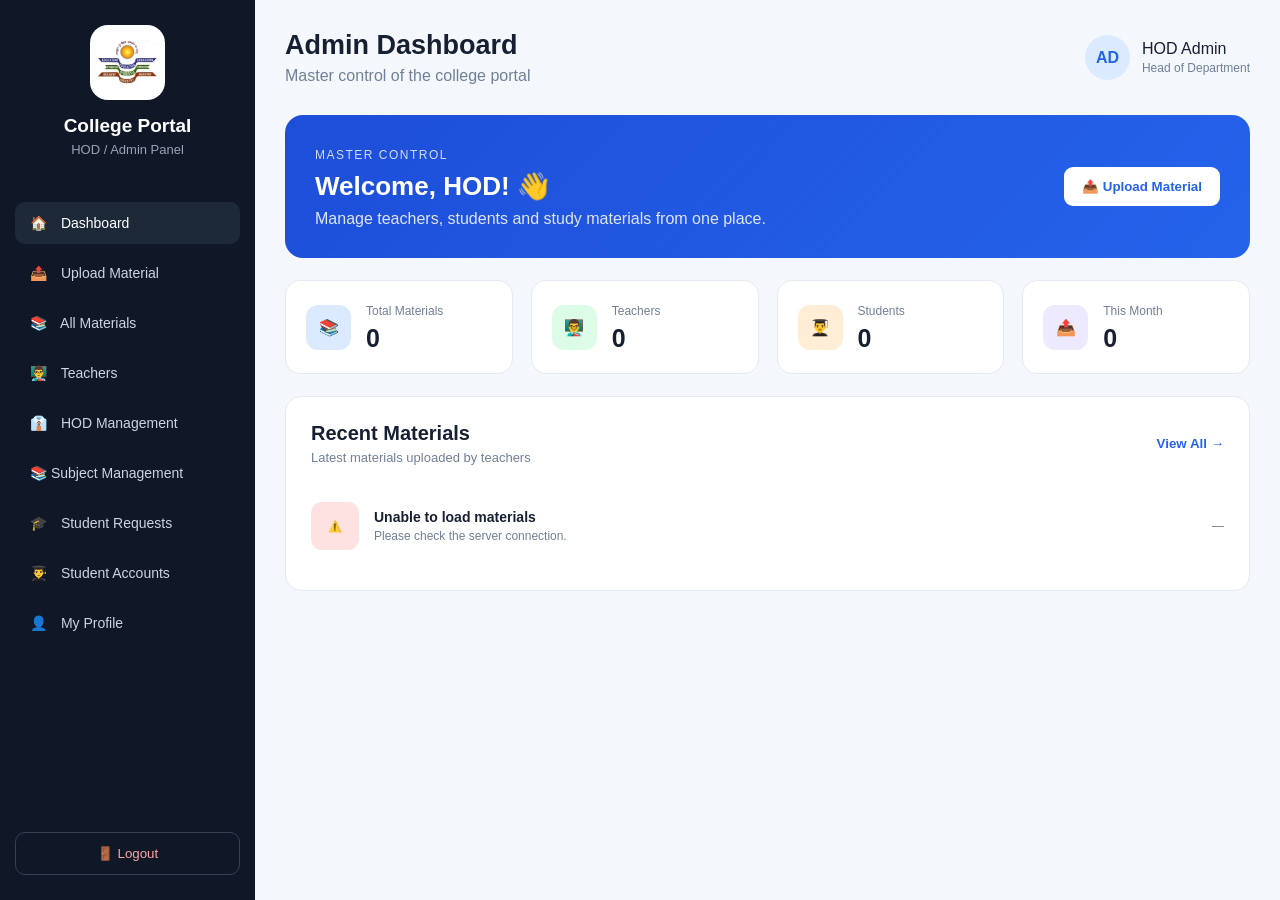
==== commit e18a1c41: "main.py" ====
--- a/frontend/admin/admin-dashboard.html
+++ b/frontend/admin/admin-dashboard.html
@@ -81,6 +81,10 @@
         >
             <span>👔</span>
             HOD Management
+        </button>
+
+        <button class="nav-item" data-section="subjectManagement">
+            📚 Subject Management
         </button>
             <button
     class="nav-item"
@@ -1236,6 +1240,265 @@
     </div>
 
 </section>
+<!-- ================= SUBJECT MANAGEMENT ================= -->
+
+<section
+    class="content-section"
+    id="subjectManagement"
+>
+
+    <div class="section-card">
+
+        <div class="section-heading">
+
+            <div>
+
+                <h2>
+                    📚 Subject Management
+                </h2>
+
+                <p>
+                    Create and manage subjects available for teachers and students.
+                </p>
+
+            </div>
+
+            <button
+                class="primary-btn"
+                id="showCreateSubjectBtn"
+                type="button"
+            >
+                ➕ Create Subject
+            </button>
+
+        </div>
+
+
+        <!-- CREATE SUBJECT FORM -->
+
+        <div
+            id="createSubjectFormContainer"
+            class="teacher-form-container"
+        >
+
+            <div class="teacher-form-header">
+
+                <div>
+
+                    <h3>
+                        Create New Subject
+                    </h3>
+
+                    <p>
+                        Add a subject to the college portal.
+                        Teachers will automatically see it in the upload form.
+                    </p>
+
+                </div>
+
+            </div>
+
+
+            <form id="createSubjectForm">
+
+                <div class="form-grid">
+
+                    <!-- SUBJECT NAME -->
+
+                    <div class="form-group">
+
+                        <label for="subjectName">
+                            Subject Name
+                        </label>
+
+                        <input
+                            type="text"
+                            id="subjectName"
+                            placeholder="Example: Data Structures"
+                            required
+                        >
+
+                    </div>
+
+
+                    <!-- DEPARTMENT -->
+
+                    <div class="form-group">
+
+                        <label for="subjectDepartment">
+                            Department
+                        </label>
+
+                        <input
+                            type="text"
+                            id="subjectDepartment"
+                            placeholder="Example: CSE"
+                            required
+                        >
+
+                    </div>
+
+
+                    <!-- SEMESTER -->
+
+                    <div class="form-group">
+
+                        <label for="subjectSemester">
+                            Semester
+                        </label>
+
+                        <select
+                            id="subjectSemester"
+                            required
+                        >
+
+                            <option value="">
+                                Select Semester
+                            </option>
+
+                            <option value="1">
+                                1st Semester
+                            </option>
+
+                            <option value="2">
+                                2nd Semester
+                            </option>
+
+                            <option value="3">
+                                3rd Semester
+                            </option>
+
+                            <option value="4">
+                                4th Semester
+                            </option>
+
+                            <option value="5">
+                                5th Semester
+                            </option>
+
+                            <option value="6">
+                                6th Semester
+                            </option>
+
+                            <option value="7">
+                                7th Semester
+                            </option>
+
+                            <option value="8">
+                                8th Semester
+                            </option>
+
+                        </select>
+
+                    </div>
+
+
+                    <!-- COURSE CODE -->
+
+                    <div class="form-group">
+
+                        <label for="subjectCourseCode">
+                            Course Code
+                            <span style="opacity: 0.6;">
+                                (Optional)
+                            </span>
+                        </label>
+
+                        <input
+                            type="text"
+                            id="subjectCourseCode"
+                            placeholder="Example: CS301"
+                        >
+
+                    </div>
+
+                </div>
+
+
+                <div class="upload-actions">
+
+                    <button
+                        type="reset"
+                        class="secondary-btn"
+                        id="cancelSubjectBtn"
+                    >
+                        Cancel
+                    </button>
+
+
+                    <button
+                        type="submit"
+                        class="primary-btn"
+                    >
+                        ✅ Create Subject
+                    </button>
+
+                </div>
+
+
+                <p
+                    id="subjectFormMessage"
+                    class="teacher-form-message"
+                ></p>
+
+            </form>
+
+        </div>
+
+    </div>
+
+
+    <!-- CREATED SUBJECTS -->
+
+    <div class="section-card">
+
+        <div class="section-heading">
+
+            <div>
+
+                <h2>
+                    📖 Created Subjects
+                </h2>
+
+                <p>
+                    Subjects currently available in the college portal.
+                </p>
+
+            </div>
+
+        </div>
+
+
+        <div
+            class="teacher-grid"
+            id="subjectGrid"
+        >
+
+            <div class="teacher-card">
+
+                <div class="teacher-card-avatar">
+                    📚
+                </div>
+
+                <h3>
+                    Loading Subjects...
+                </h3>
+
+                <p>
+                    Please wait
+                </p>
+
+                <span>
+                    Loading subjects from the database...
+                </span>
+
+            </div>
+
+        </div>
+
+    </div>
+
+</section>
 <!-- ================= STUDENT ACCESS REQUESTS ================= -->
 
 <section
